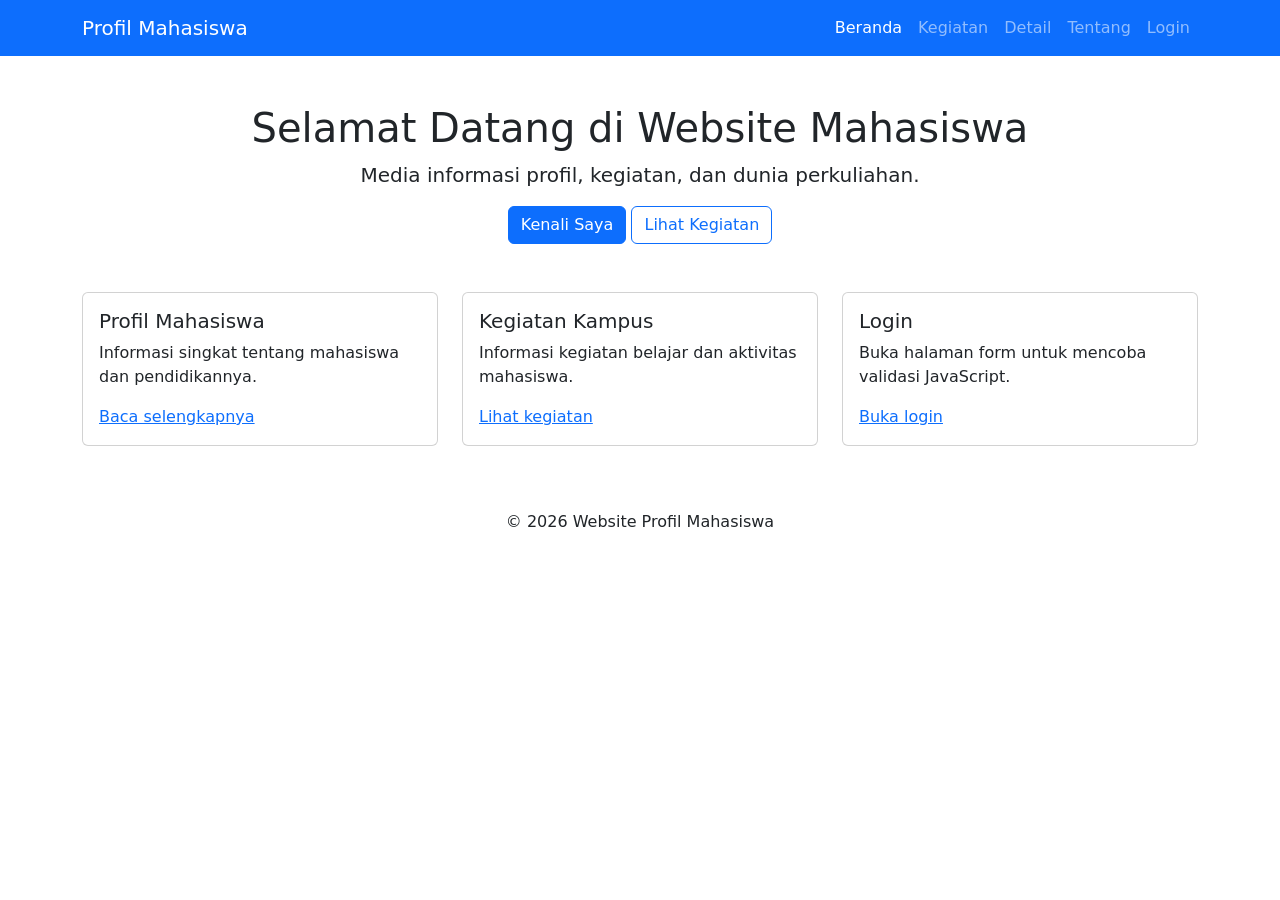
==== index.html @ 7f075333 "Add files via upload" ====
<!DOCTYPE html>
<html lang="id">
<head>
    <meta charset="UTF-8">
    <meta name="viewport" content="width=device-width, initial-scale=1">
    <title>Beranda - Profil Mahasiswa</title>
    <link href="https://cdn.jsdelivr.net/npm/bootstrap@5.3.3/dist/css/bootstrap.min.css" rel="stylesheet">
    <link rel="stylesheet" href="style.css">
</head>
<body>
<nav class="navbar navbar-expand-lg navbar-dark bg-primary">
    <div class="container">
        <a class="navbar-brand" href="index.html">Profil Mahasiswa</a>
        <button class="navbar-toggler" data-bs-toggle="collapse" data-bs-target="#menu">
            <span class="navbar-toggler-icon"></span>
        </button>
        <div class="collapse navbar-collapse" id="menu">
            <div class="navbar-nav ms-auto">
                <a class="nav-link active" href="index.html">Beranda</a>
                <a class="nav-link" href="daftar.html">Kegiatan</a>
                <a class="nav-link" href="detail.html">Detail</a>
                <a class="nav-link" href="tentang.html">Tentang</a>
                <a class="nav-link" href="login.html">Login</a>
            </div>
        </div>
    </div>
</nav>

<header class="container text-center py-5">
    <h1>Selamat Datang di Website Mahasiswa</h1>
    <p class="lead">Media informasi profil, kegiatan, dan dunia perkuliahan.</p>
    <a href="tentang.html" class="btn btn-primary">Kenali Saya</a>
    <a href="daftar.html" class="btn btn-outline-primary">Lihat Kegiatan</a>
</header>

<section class="container pb-5">
    <div class="row g-4">
        <div class="col-md-4">
            <div class="card h-100">
                <div class="card-body">
                    <h5>Profil Mahasiswa</h5>
                    <p>Informasi singkat tentang mahasiswa dan pendidikannya.</p>
                    <a href="tentang.html">Baca selengkapnya</a>
                </div>
            </div>
        </div>
        <div class="col-md-4">
            <div class="card h-100">
                <div class="card-body">
                    <h5>Kegiatan Kampus</h5>
                    <p>Informasi kegiatan belajar dan aktivitas mahasiswa.</p>
                    <a href="daftar.html">Lihat kegiatan</a>
                </div>
            </div>
        </div>
        <div class="col-md-4">
            <div class="card h-100">
                <div class="card-body">
                    <h5>Login</h5>
                    <p>Buka halaman form untuk mencoba validasi JavaScript.</p>
                    <a href="login.html">Buka login</a>
                </div>
            </div>
        </div>
    </div>
</section>

<footer class="text-center p-3">
    <p>&copy; 2026 Website Profil Mahasiswa</p>
</footer>
<script src="https://cdn.jsdelivr.net/npm/bootstrap@5.3.3/dist/js/bootstrap.bundle.min.js"></script>
</body>
</html>
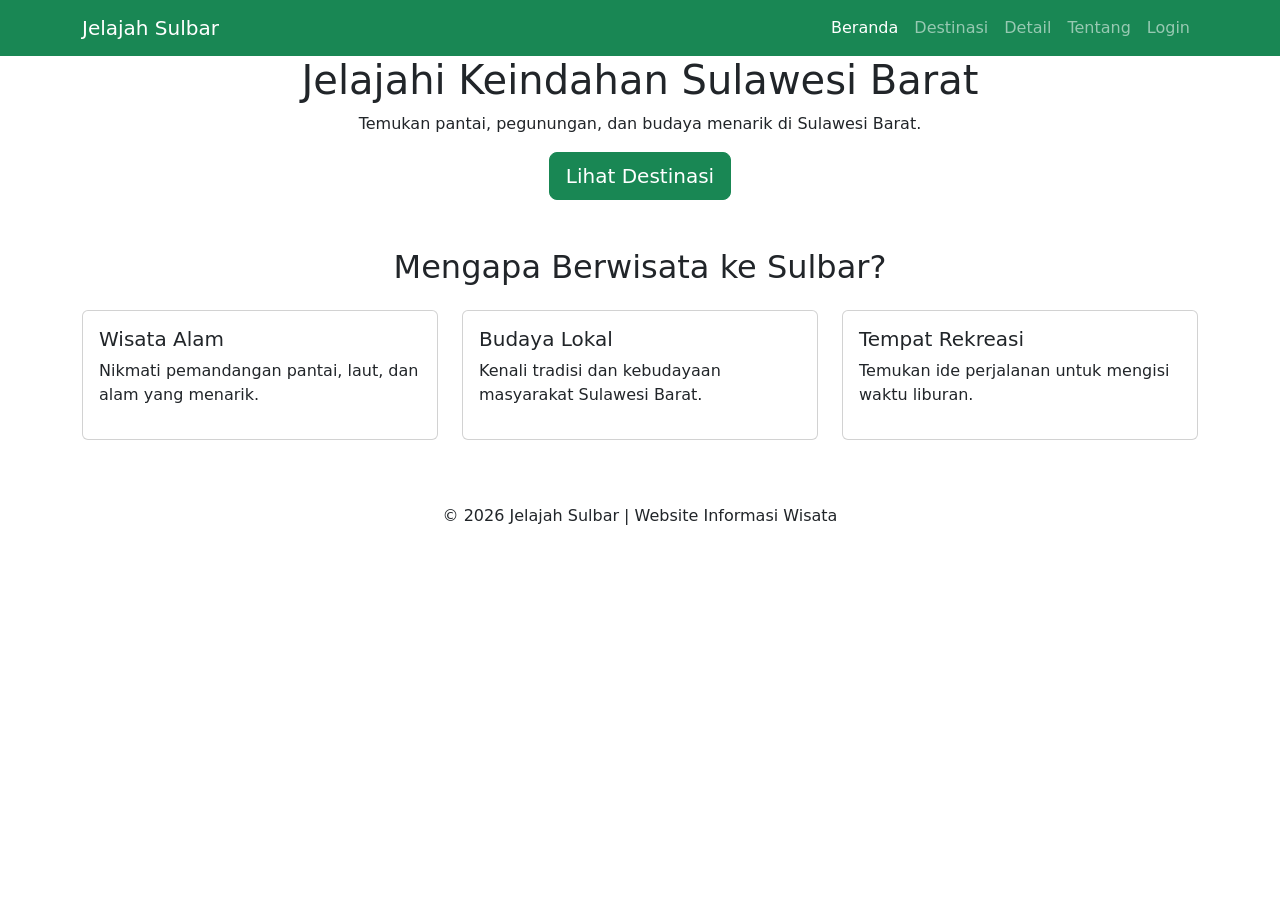
==== commit 447b2eaf: "Add files via upload" ====
--- a/index.html
+++ b/index.html
@@ -4,21 +4,22 @@
 <head>
     <meta charset="UTF-8">
     <meta name="viewport" content="width=device-width, initial-scale=1">
-    <title>Beranda - Profil Mahasiswa</title>
+    <title>Jelajah Sulbar - Beranda</title>
     <link href="https://cdn.jsdelivr.net/npm/bootstrap@5.3.3/dist/css/bootstrap.min.css" rel="stylesheet">
     <link rel="stylesheet" href="style.css">
 </head>
 <body>
-<nav class="navbar navbar-expand-lg navbar-dark bg-primary">
+
+<nav class="navbar navbar-expand-lg navbar-dark bg-success">
     <div class="container">
-        <a class="navbar-brand" href="index.html">Profil Mahasiswa</a>
+        <a class="navbar-brand" href="index.html">Jelajah Sulbar</a>
         <button class="navbar-toggler" data-bs-toggle="collapse" data-bs-target="#menu">
             <span class="navbar-toggler-icon"></span>
         </button>
         <div class="collapse navbar-collapse" id="menu">
             <div class="navbar-nav ms-auto">
                 <a class="nav-link active" href="index.html">Beranda</a>
-                <a class="nav-link" href="daftar.html">Kegiatan</a>
+                <a class="nav-link" href="wisata.html">Destinasi</a>
                 <a class="nav-link" href="detail.html">Detail</a>
                 <a class="nav-link" href="tentang.html">Tentang</a>
                 <a class="nav-link" href="login.html">Login</a>
@@ -27,48 +28,48 @@
     </div>
 </nav>
 
-<header class="container text-center py-5">
-    <h1>Selamat Datang di Website Mahasiswa</h1>
-    <p class="lead">Media informasi profil, kegiatan, dan dunia perkuliahan.</p>
-    <a href="tentang.html" class="btn btn-primary">Kenali Saya</a>
-    <a href="daftar.html" class="btn btn-outline-primary">Lihat Kegiatan</a>
+<header class="hero text-center">
+    <div class="container">
+        <h1>Jelajahi Keindahan Sulawesi Barat</h1>
+        <p>Temukan pantai, pegunungan, dan budaya menarik di Sulawesi Barat.</p>
+        <a href="wisata.html" class="btn btn-success btn-lg">Lihat Destinasi</a>
+    </div>
 </header>
 
-<section class="container pb-5">
+<main class="container py-5">
+    <h2 class="text-center mb-4">Mengapa Berwisata ke Sulbar?</h2>
     <div class="row g-4">
         <div class="col-md-4">
             <div class="card h-100">
                 <div class="card-body">
-                    <h5>Profil Mahasiswa</h5>
-                    <p>Informasi singkat tentang mahasiswa dan pendidikannya.</p>
-                    <a href="tentang.html">Baca selengkapnya</a>
+                    <h5>Wisata Alam</h5>
+                    <p>Nikmati pemandangan pantai, laut, dan alam yang menarik.</p>
                 </div>
             </div>
         </div>
         <div class="col-md-4">
             <div class="card h-100">
                 <div class="card-body">
-                    <h5>Kegiatan Kampus</h5>
-                    <p>Informasi kegiatan belajar dan aktivitas mahasiswa.</p>
-                    <a href="daftar.html">Lihat kegiatan</a>
+                    <h5>Budaya Lokal</h5>
+                    <p>Kenali tradisi dan kebudayaan masyarakat Sulawesi Barat.</p>
                 </div>
             </div>
         </div>
         <div class="col-md-4">
             <div class="card h-100">
                 <div class="card-body">
-                    <h5>Login</h5>
-                    <p>Buka halaman form untuk mencoba validasi JavaScript.</p>
-                    <a href="login.html">Buka login</a>
+                    <h5>Tempat Rekreasi</h5>
+                    <p>Temukan ide perjalanan untuk mengisi waktu liburan.</p>
                 </div>
             </div>
         </div>
     </div>
-</section>
+</main>
 
 <footer class="text-center p-3">
-    <p>&copy; 2026 Website Profil Mahasiswa</p>
+    <p>&copy; 2026 Jelajah Sulbar | Website Informasi Wisata</p>
 </footer>
+
 <script src="https://cdn.jsdelivr.net/npm/bootstrap@5.3.3/dist/js/bootstrap.bundle.min.js"></script>
 </body>
 </html>
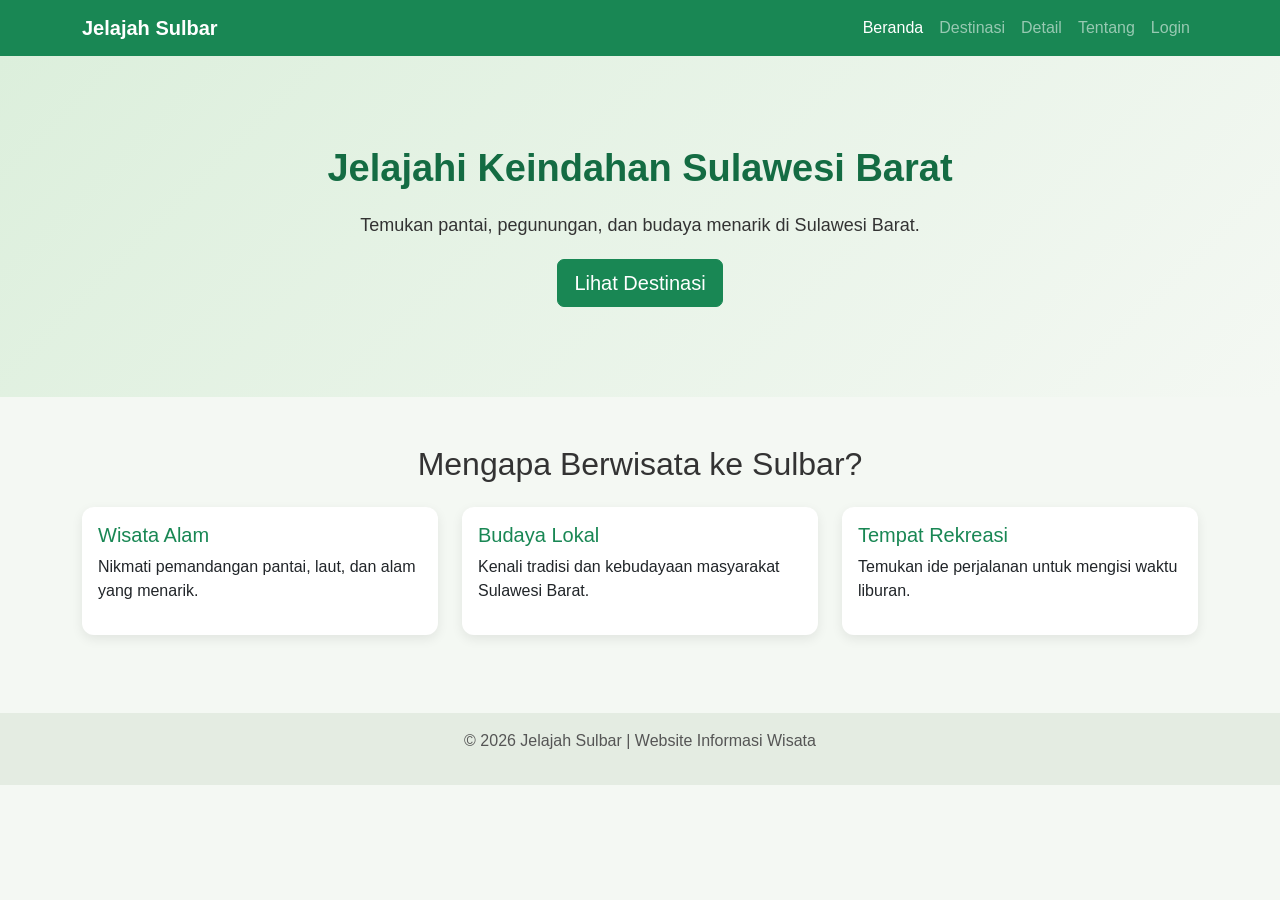
==== commit db15fc20: "Add files via upload" ====
--- a/index.html
+++ b/index.html
@@ -1,75 +1,74 @@
-
-<!DOCTYPE html>
-<html lang="id">
-<head>
-    <meta charset="UTF-8">
-    <meta name="viewport" content="width=device-width, initial-scale=1">
-    <title>Jelajah Sulbar - Beranda</title>
-    <link href="https://cdn.jsdelivr.net/npm/bootstrap@5.3.3/dist/css/bootstrap.min.css" rel="stylesheet">
-    <link rel="stylesheet" href="style.css">
-</head>
-<body>
-
-<nav class="navbar navbar-expand-lg navbar-dark bg-success">
-    <div class="container">
-        <a class="navbar-brand" href="index.html">Jelajah Sulbar</a>
-        <button class="navbar-toggler" data-bs-toggle="collapse" data-bs-target="#menu">
-            <span class="navbar-toggler-icon"></span>
-        </button>
-        <div class="collapse navbar-collapse" id="menu">
-            <div class="navbar-nav ms-auto">
-                <a class="nav-link active" href="index.html">Beranda</a>
-                <a class="nav-link" href="wisata.html">Destinasi</a>
-                <a class="nav-link" href="detail.html">Detail</a>
-                <a class="nav-link" href="tentang.html">Tentang</a>
-                <a class="nav-link" href="login.html">Login</a>
-            </div>
-        </div>
-    </div>
-</nav>
-
-<header class="hero text-center">
-    <div class="container">
-        <h1>Jelajahi Keindahan Sulawesi Barat</h1>
-        <p>Temukan pantai, pegunungan, dan budaya menarik di Sulawesi Barat.</p>
-        <a href="wisata.html" class="btn btn-success btn-lg">Lihat Destinasi</a>
-    </div>
-</header>
-
-<main class="container py-5">
-    <h2 class="text-center mb-4">Mengapa Berwisata ke Sulbar?</h2>
-    <div class="row g-4">
-        <div class="col-md-4">
-            <div class="card h-100">
-                <div class="card-body">
-                    <h5>Wisata Alam</h5>
-                    <p>Nikmati pemandangan pantai, laut, dan alam yang menarik.</p>
-                </div>
-            </div>
-        </div>
-        <div class="col-md-4">
-            <div class="card h-100">
-                <div class="card-body">
-                    <h5>Budaya Lokal</h5>
-                    <p>Kenali tradisi dan kebudayaan masyarakat Sulawesi Barat.</p>
-                </div>
-            </div>
-        </div>
-        <div class="col-md-4">
-            <div class="card h-100">
-                <div class="card-body">
-                    <h5>Tempat Rekreasi</h5>
-                    <p>Temukan ide perjalanan untuk mengisi waktu liburan.</p>
-                </div>
-            </div>
-        </div>
-    </div>
-</main>
-
-<footer class="text-center p-3">
-    <p>&copy; 2026 Jelajah Sulbar | Website Informasi Wisata</p>
-</footer>
-
-<script src="https://cdn.jsdelivr.net/npm/bootstrap@5.3.3/dist/js/bootstrap.bundle.min.js"></script>
-</body>
-</html>
+<!DOCTYPE html>
+<html lang="id">
+<head>
+    <meta charset="UTF-8">
+    <meta name="viewport" content="width=device-width, initial-scale=1">
+    <title>Jelajah Sulbar - Beranda</title>
+    <link href="https://cdn.jsdelivr.net/npm/bootstrap@5.3.3/dist/css/bootstrap.min.css" rel="stylesheet">
+    <link rel="stylesheet" href="style.css">
+</head>
+<body>
+
+<nav class="navbar navbar-expand-lg navbar-dark bg-success">
+    <div class="container">
+        <a class="navbar-brand" href="index.html">Jelajah Sulbar</a>
+        <button class="navbar-toggler" data-bs-toggle="collapse" data-bs-target="#menu">
+            <span class="navbar-toggler-icon"></span>
+        </button>
+        <div class="collapse navbar-collapse" id="menu">
+            <div class="navbar-nav ms-auto">
+                <a class="nav-link active" href="index.html">Beranda</a>
+                <a class="nav-link" href="wisata.html">Destinasi</a>
+                <a class="nav-link" href="detail.html">Detail</a>
+                <a class="nav-link" href="tentang.html">Tentang</a>
+                <a class="nav-link" href="login.html">Login</a>
+            </div>
+        </div>
+    </div>
+</nav>
+
+<header class="hero text-center">
+    <div class="container">
+        <h1>Jelajahi Keindahan Sulawesi Barat</h1>
+        <p>Temukan pantai, pegunungan, dan budaya menarik di Sulawesi Barat.</p>
+        <a href="wisata.html" class="btn btn-success btn-lg">Lihat Destinasi</a>
+    </div>
+</header>
+
+<main class="container py-5">
+    <h2 class="text-center mb-4">Mengapa Berwisata ke Sulbar?</h2>
+    <div class="row g-4">
+        <div class="col-md-4">
+            <div class="card h-100">
+                <div class="card-body">
+                    <h5>Wisata Alam</h5>
+                    <p>Nikmati pemandangan pantai, laut, dan alam yang menarik.</p>
+                </div>
+            </div>
+        </div>
+        <div class="col-md-4">
+            <div class="card h-100">
+                <div class="card-body">
+                    <h5>Budaya Lokal</h5>
+                    <p>Kenali tradisi dan kebudayaan masyarakat Sulawesi Barat.</p>
+                </div>
+            </div>
+        </div>
+        <div class="col-md-4">
+            <div class="card h-100">
+                <div class="card-body">
+                    <h5>Tempat Rekreasi</h5>
+                    <p>Temukan ide perjalanan untuk mengisi waktu liburan.</p>
+                </div>
+            </div>
+        </div>
+    </div>
+</main>
+
+<footer class="text-center p-3">
+    <p>&copy; 2026 Jelajah Sulbar | Website Informasi Wisata</p>
+</footer>
+
+<script src="https://cdn.jsdelivr.net/npm/bootstrap@5.3.3/dist/js/bootstrap.bundle.min.js"></script>
+</body>
+</html>
--- a/style.css
+++ b/style.css
@@ -0,0 +1,77 @@
+
+body {
+    background-color: #f4f8f3;
+    font-family: Arial, sans-serif;
+    color: #333;
+}
+
+.navbar-brand {
+    font-weight: bold;
+}
+
+.hero {
+    background: linear-gradient(135deg, #dcefdc, #f4f8f3);
+    padding: 90px 20px;
+}
+
+.hero h1 {
+    color: #146c43;
+    font-size: 38px;
+    font-weight: bold;
+}
+
+.hero p {
+    font-size: 18px;
+    margin: 20px 0;
+}
+
+.card {
+    border: none;
+    border-radius: 12px;
+    box-shadow: 0 4px 12px rgba(0, 0, 0, 0.08);
+}
+
+.card h5,
+.card h3 {
+    color: #198754;
+}
+
+.login-card {
+    max-width: 450px;
+}
+
+footer {
+    margin-top: 30px;
+    background-color: #e4ece2;
+    color: #555;
+}
+
+.btn {
+    border-radius: 7px;
+}
+
+@media (max-width: 576px) {
+    .hero {
+        padding: 55px 15px;
+    }
+
+    .hero h1 {
+        font-size: 28px;
+    }
+
+    .hero p {
+        font-size: 16px;
+    }
+}
+
+
+/* Pesan validasi pada halaman login */
+.login-card small {
+    display: block;
+    min-height: 1.25rem;
+    margin-top: 4px;
+}
+
+.login-card .alert {
+    margin-top: 12px;
+}
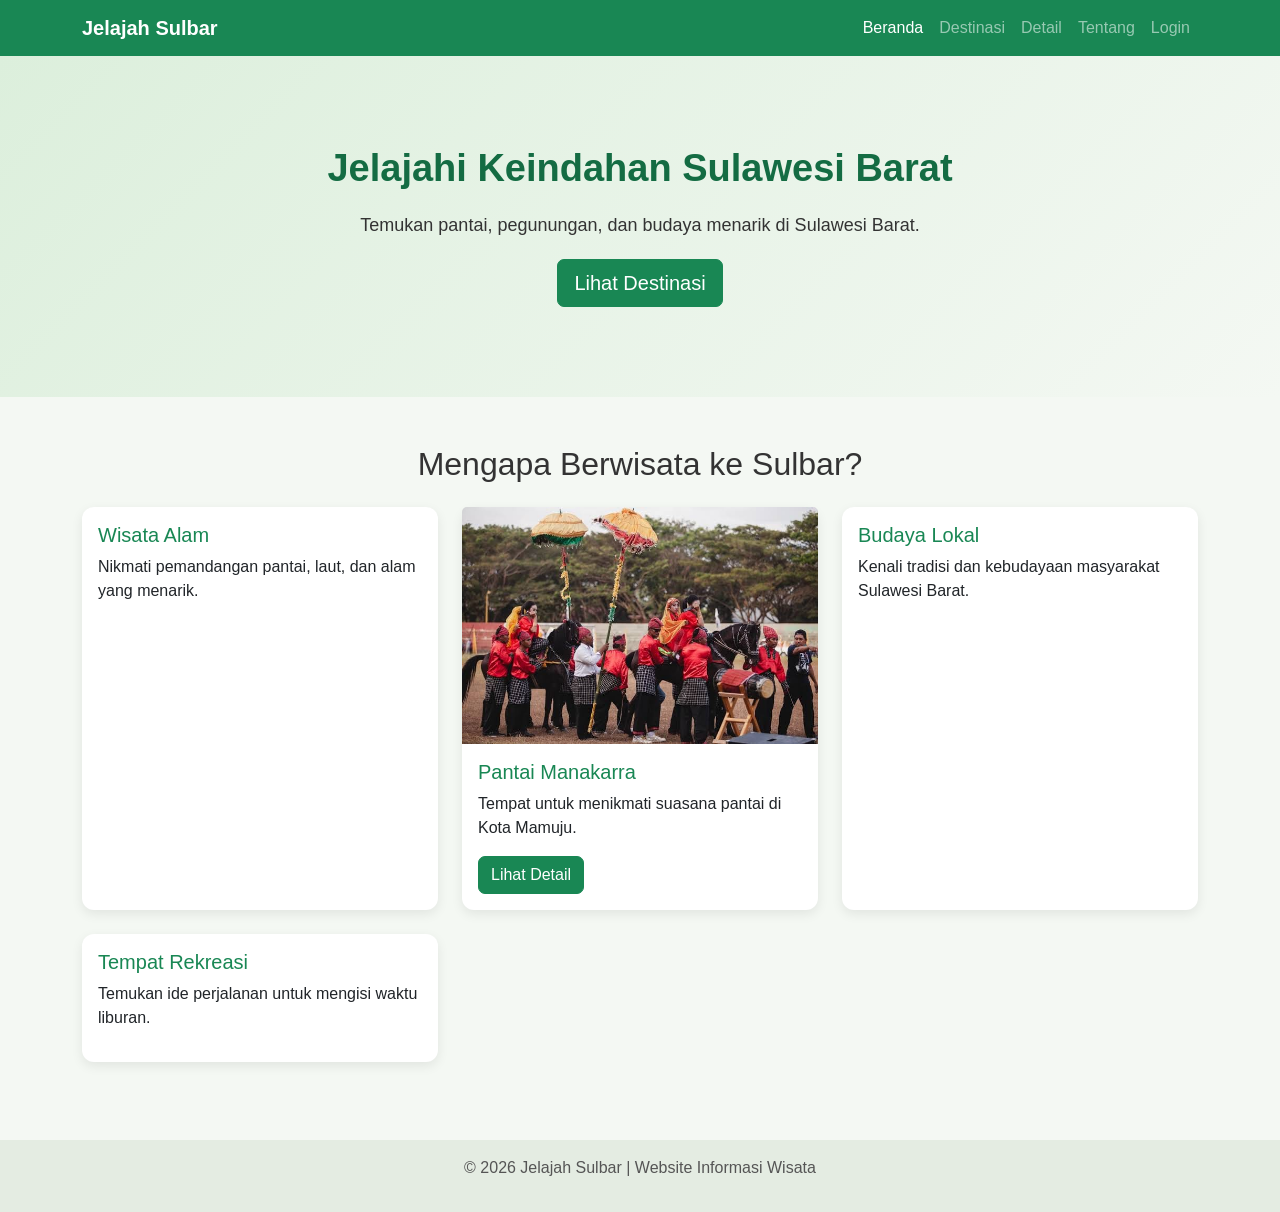
==== commit e5ae6dea: "Add files via upload" ====
--- a/index.html
+++ b/index.html
@@ -1,3 +1,4 @@
+
 <!DOCTYPE html>
 <html lang="id">
 <head>
@@ -46,6 +47,23 @@
                 </div>
             </div>
         </div>
+        
+<div class="col-md-4">
+    <div class="card h-100">
+        <img src="foto/foto.jpg3.jpeg"
+             class="card-img-top"
+             alt="Pantai Manakarra">
+
+        <div class="card-body">
+            <h5>Pantai Manakarra</h5>
+            <p>Tempat untuk menikmati suasana pantai di Kota Mamuju.</p>
+            <a href="detail.html" class="btn btn-success">
+                Lihat Detail
+            </a>
+        </div>
+    </div>
+</div>
+
         <div class="col-md-4">
             <div class="card h-100">
                 <div class="card-body">
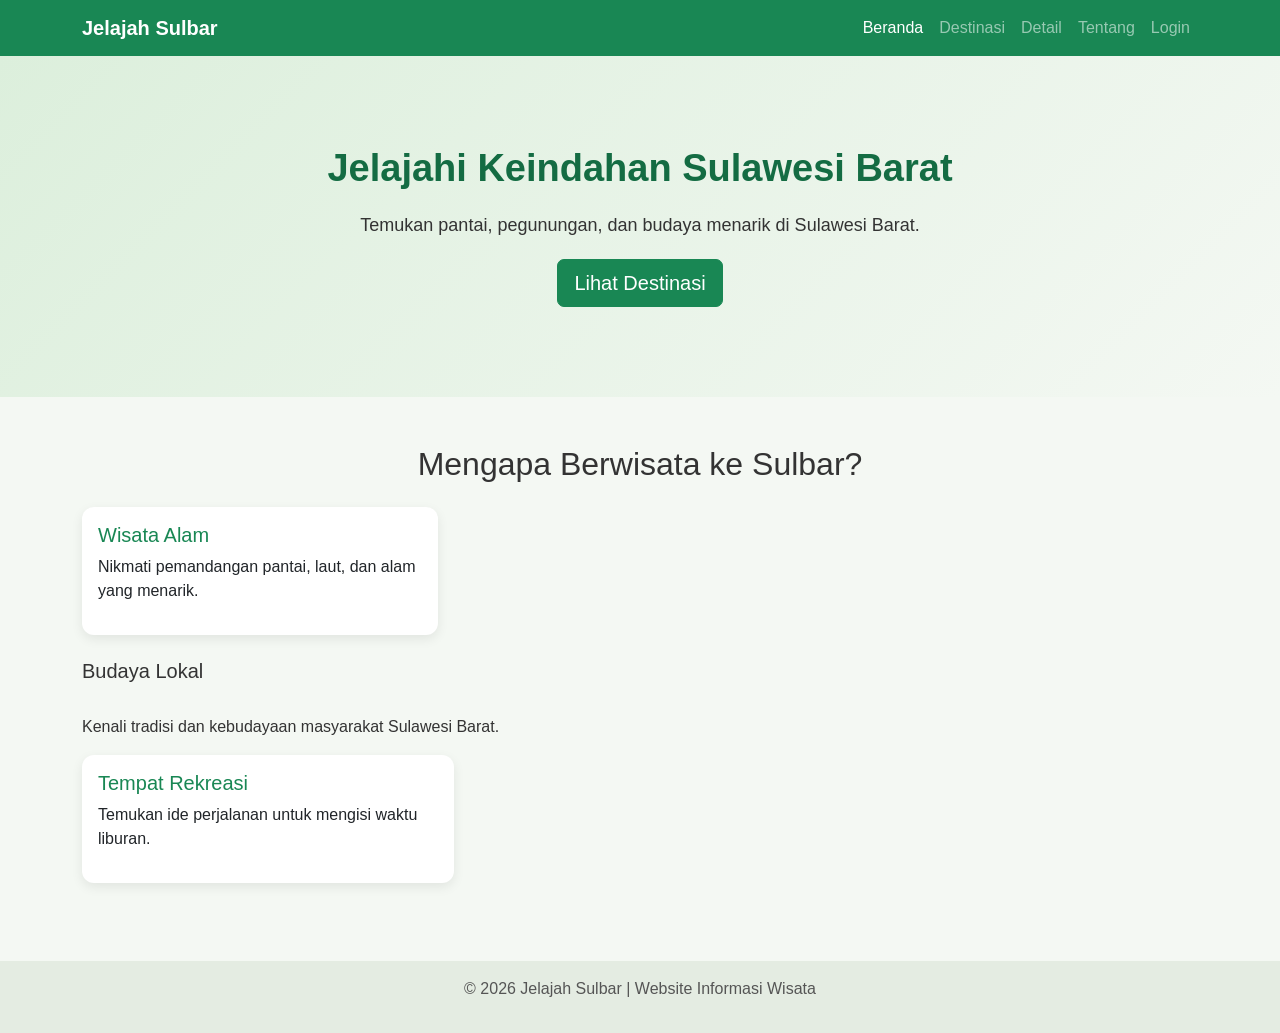
==== commit 00fa398a: "Add files via upload" ====
--- a/index.html
+++ b/index.html
@@ -47,26 +47,7 @@
                 </div>
             </div>
         </div>
-        
-<div class="col-md-4">
-    <div class="card h-100">
-        <img src="foto/foto.jpg3.jpeg"
-             class="card-img-top"
-             alt="Pantai Manakarra">
 
-        <div class="card-body">
-            <h5>Pantai Manakarra</h5>
-            <p>Tempat untuk menikmati suasana pantai di Kota Mamuju.</p>
-            <a href="detail.html" class="btn btn-success">
-                Lihat Detail
-            </a>
-        </div>
-    </div>
-</div>
-
-        <div class="col-md-4">
-            <div class="card h-100">
-                <div class="card-body">
                     <h5>Budaya Lokal</h5>
                     <p>Kenali tradisi dan kebudayaan masyarakat Sulawesi Barat.</p>
                 </div>
